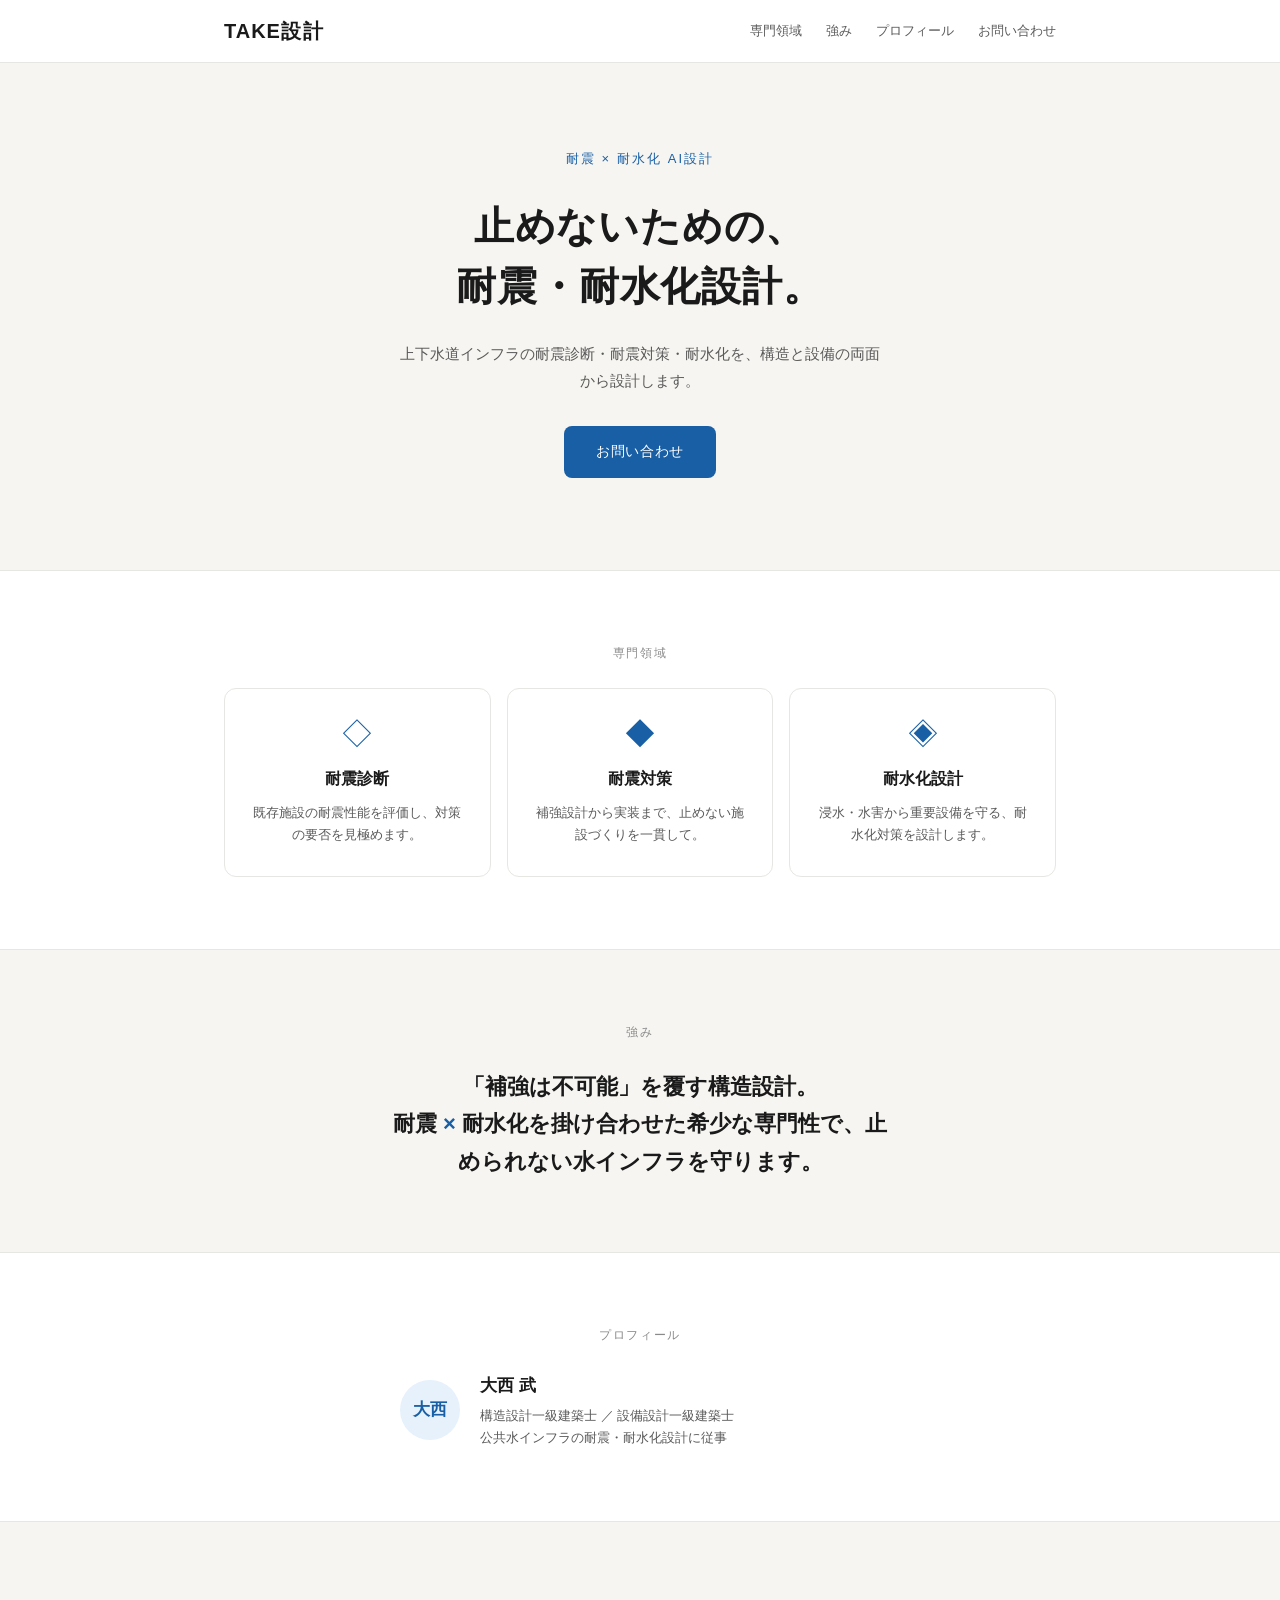
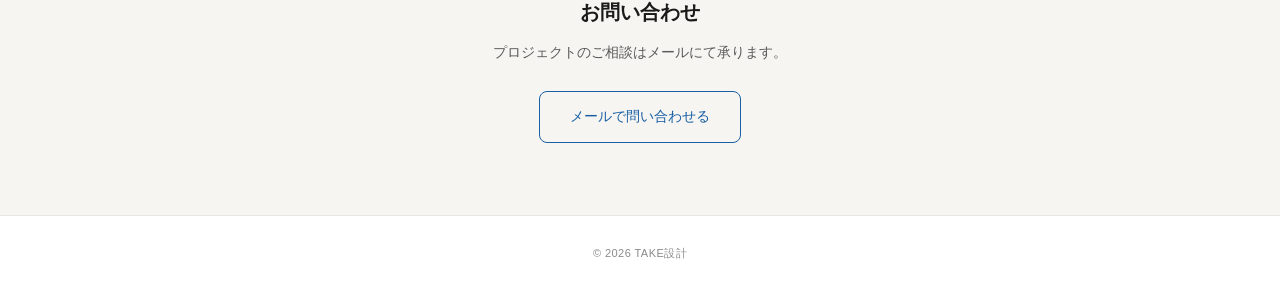
==== index.html @ 3f1fd177 "TAKE設計 紹介サイト 初版" ====
<!DOCTYPE html>
<html lang="ja">
<head>
<meta charset="UTF-8">
<meta name="viewport" content="width=device-width, initial-scale=1.0">
<title>TAKE設計｜耐震 × 耐水化 AI設計</title>
<meta name="description" content="上下水道インフラの耐震診断・耐震対策・耐水化を、構造と設備の両面から設計します。構造設計一級建築士・設備設計一級建築士。">
<meta property="og:title" content="TAKE設計｜耐震 × 耐水化 AI設計">
<meta property="og:description" content="止めないための、耐震・耐水化設計。上下水道インフラの耐震診断・耐震対策・耐水化を構造と設備の両面から設計します。">
<meta property="og:type" content="website">
<style>
  :root{
    --ink:#1a1a1a; --sub:#5a5a5a; --hint:#8a8a8a;
    --line:#e6e6e2; --bg:#ffffff; --surface:#f6f5f1;
    --accent:#185fa5; --accent-soft:#e6f1fb;
    --max:880px;
  }
  *{box-sizing:border-box;margin:0;padding:0;}
  html{scroll-behavior:smooth;}
  body{
    font-family:-apple-system,BlinkMacSystemFont,"Hiragino Sans","Hiragino Kaku Gothic ProN","Noto Sans JP","Yu Gothic",sans-serif;
    color:var(--ink);background:var(--bg);line-height:1.8;
    -webkit-font-smoothing:antialiased;
  }
  a{color:inherit;text-decoration:none;}
  .wrap{max-width:var(--max);margin:0 auto;padding:0 24px;}
  .label{font-size:12px;letter-spacing:.14em;color:var(--hint);text-align:center;margin-bottom:24px;}

  /* header */
  header{
    position:sticky;top:0;z-index:10;background:rgba(255,255,255,.9);
    backdrop-filter:saturate(180%) blur(8px);border-bottom:.5px solid var(--line);
  }
  .nav{display:flex;align-items:center;justify-content:space-between;height:62px;}
  .logo{font-size:20px;font-weight:600;letter-spacing:.05em;}
  .logo .jp{letter-spacing:.12em;}
  .menu{display:flex;gap:24px;font-size:13px;color:var(--sub);}
  .menu a:hover{color:var(--accent);}
  @media(max-width:680px){.menu{display:none;}}

  /* hero */
  .hero{background:var(--surface);text-align:center;padding:84px 24px 92px;}
  .hero .eyebrow{font-size:13px;letter-spacing:.16em;color:var(--accent);margin-bottom:26px;}
  .hero h1{font-size:clamp(26px,5vw,40px);font-weight:600;line-height:1.5;letter-spacing:.02em;}
  .hero p{font-size:15px;color:var(--sub);max-width:480px;margin:24px auto 32px;}
  .btn{
    display:inline-block;background:var(--accent);color:#fff;font-size:14px;
    padding:13px 32px;border-radius:8px;transition:opacity .2s;letter-spacing:.04em;
  }
  .btn:hover{opacity:.88;}

  /* sections */
  section{padding:72px 0;border-top:.5px solid var(--line);}
  section.alt{background:var(--surface);}
  .grid3{display:grid;grid-template-columns:repeat(auto-fit,minmax(200px,1fr));gap:16px;}
  .card{
    background:var(--bg);border:.5px solid var(--line);border-radius:12px;
    padding:30px 24px;text-align:center;
  }
  section.alt .card{background:#fff;}
  .card .ic{font-size:30px;color:var(--accent);line-height:1;}
  .card h3{font-size:16px;font-weight:600;margin:16px 0 8px;}
  .card p{font-size:13px;color:var(--sub);line-height:1.7;}

  .strength{text-align:center;max-width:560px;margin:0 auto;}
  .strength h2{font-size:clamp(18px,3.5vw,22px);font-weight:600;line-height:1.7;}
  .strength .x{color:var(--accent);}

  .profile{display:flex;align-items:center;gap:20px;max-width:480px;margin:0 auto;}
  .avatar{
    width:60px;height:60px;border-radius:50%;background:var(--accent-soft);
    color:var(--accent);display:flex;align-items:center;justify-content:center;
    font-size:17px;font-weight:600;flex-shrink:0;
  }
  .profile .name{font-size:17px;font-weight:600;margin-bottom:4px;}
  .profile .role{font-size:13px;color:var(--sub);line-height:1.7;}

  .contact{text-align:center;}
  .contact h2{font-size:20px;font-weight:600;margin-bottom:10px;}
  .contact p{font-size:14px;color:var(--sub);margin-bottom:26px;}
  .mail{
    display:inline-block;border:.5px solid var(--accent);color:var(--accent);
    font-size:14px;padding:12px 30px;border-radius:8px;transition:all .2s;
  }
  .mail:hover{background:var(--accent);color:#fff;}

  footer{padding:28px 24px;text-align:center;border-top:.5px solid var(--line);}
  footer p{font-size:11px;color:var(--hint);letter-spacing:.04em;}

  @media(prefers-color-scheme:dark){
    :root{
      --ink:#ededed;--sub:#a8a8a8;--hint:#7a7a7a;
      --line:#2c2c2c;--bg:#161616;--surface:#1d1d1d;
      --accent:#5ba3e8;--accent-soft:#1a2c3d;
    }
    header{background:rgba(22,22,22,.9);}
    .btn{color:#0d1117;}
    section.alt .card,.card{background:#1f1f1f;}
  }
</style>
</head>
<body>

<header>
  <div class="wrap nav">
    <div class="logo">TAKE<span class="jp">設計</span></div>
    <nav class="menu">
      <a href="#field">専門領域</a>
      <a href="#strength">強み</a>
      <a href="#profile">プロフィール</a>
      <a href="#contact">お問い合わせ</a>
    </nav>
  </div>
</header>

<div class="hero">
  <div class="eyebrow">耐震 × 耐水化 AI設計</div>
  <h1>止めないための、<br>耐震・耐水化設計。</h1>
  <p>上下水道インフラの耐震診断・耐震対策・耐水化を、構造と設備の両面から設計します。</p>
  <a class="btn" href="#contact">お問い合わせ</a>
</div>

<section id="field">
  <div class="wrap">
    <p class="label">専門領域</p>
    <div class="grid3">
      <div class="card">
        <div class="ic">◇</div>
        <h3>耐震診断</h3>
        <p>既存施設の耐震性能を評価し、対策の要否を見極めます。</p>
      </div>
      <div class="card">
        <div class="ic">◆</div>
        <h3>耐震対策</h3>
        <p>補強設計から実装まで、止めない施設づくりを一貫して。</p>
      </div>
      <div class="card">
        <div class="ic">◈</div>
        <h3>耐水化設計</h3>
        <p>浸水・水害から重要設備を守る、耐水化対策を設計します。</p>
      </div>
    </div>
  </div>
</section>

<section id="strength" class="alt">
  <div class="wrap strength">
    <p class="label">強み</p>
    <h2>「補強は不可能」を覆す構造設計。<br>耐震 <span class="x">×</span> 耐水化を掛け合わせた希少な専門性で、止められない水インフラを守ります。</h2>
  </div>
</section>

<section id="profile">
  <div class="wrap">
    <p class="label">プロフィール</p>
    <div class="profile">
      <div class="avatar">大西</div>
      <div>
        <div class="name">大西 武</div>
        <div class="role">構造設計一級建築士 ／ 設備設計一級建築士<br>公共水インフラの耐震・耐水化設計に従事</div>
      </div>
    </div>
  </div>
</section>

<section id="contact" class="alt">
  <div class="wrap contact">
    <h2>お問い合わせ</h2>
    <p>プロジェクトのご相談はメールにて承ります。</p>
    <a class="mail" href="mailto:your-address@example.com">メールで問い合わせる</a>
  </div>
</section>

<footer>
  <p>© 2026 TAKE設計</p>
</footer>

</body>
</html>
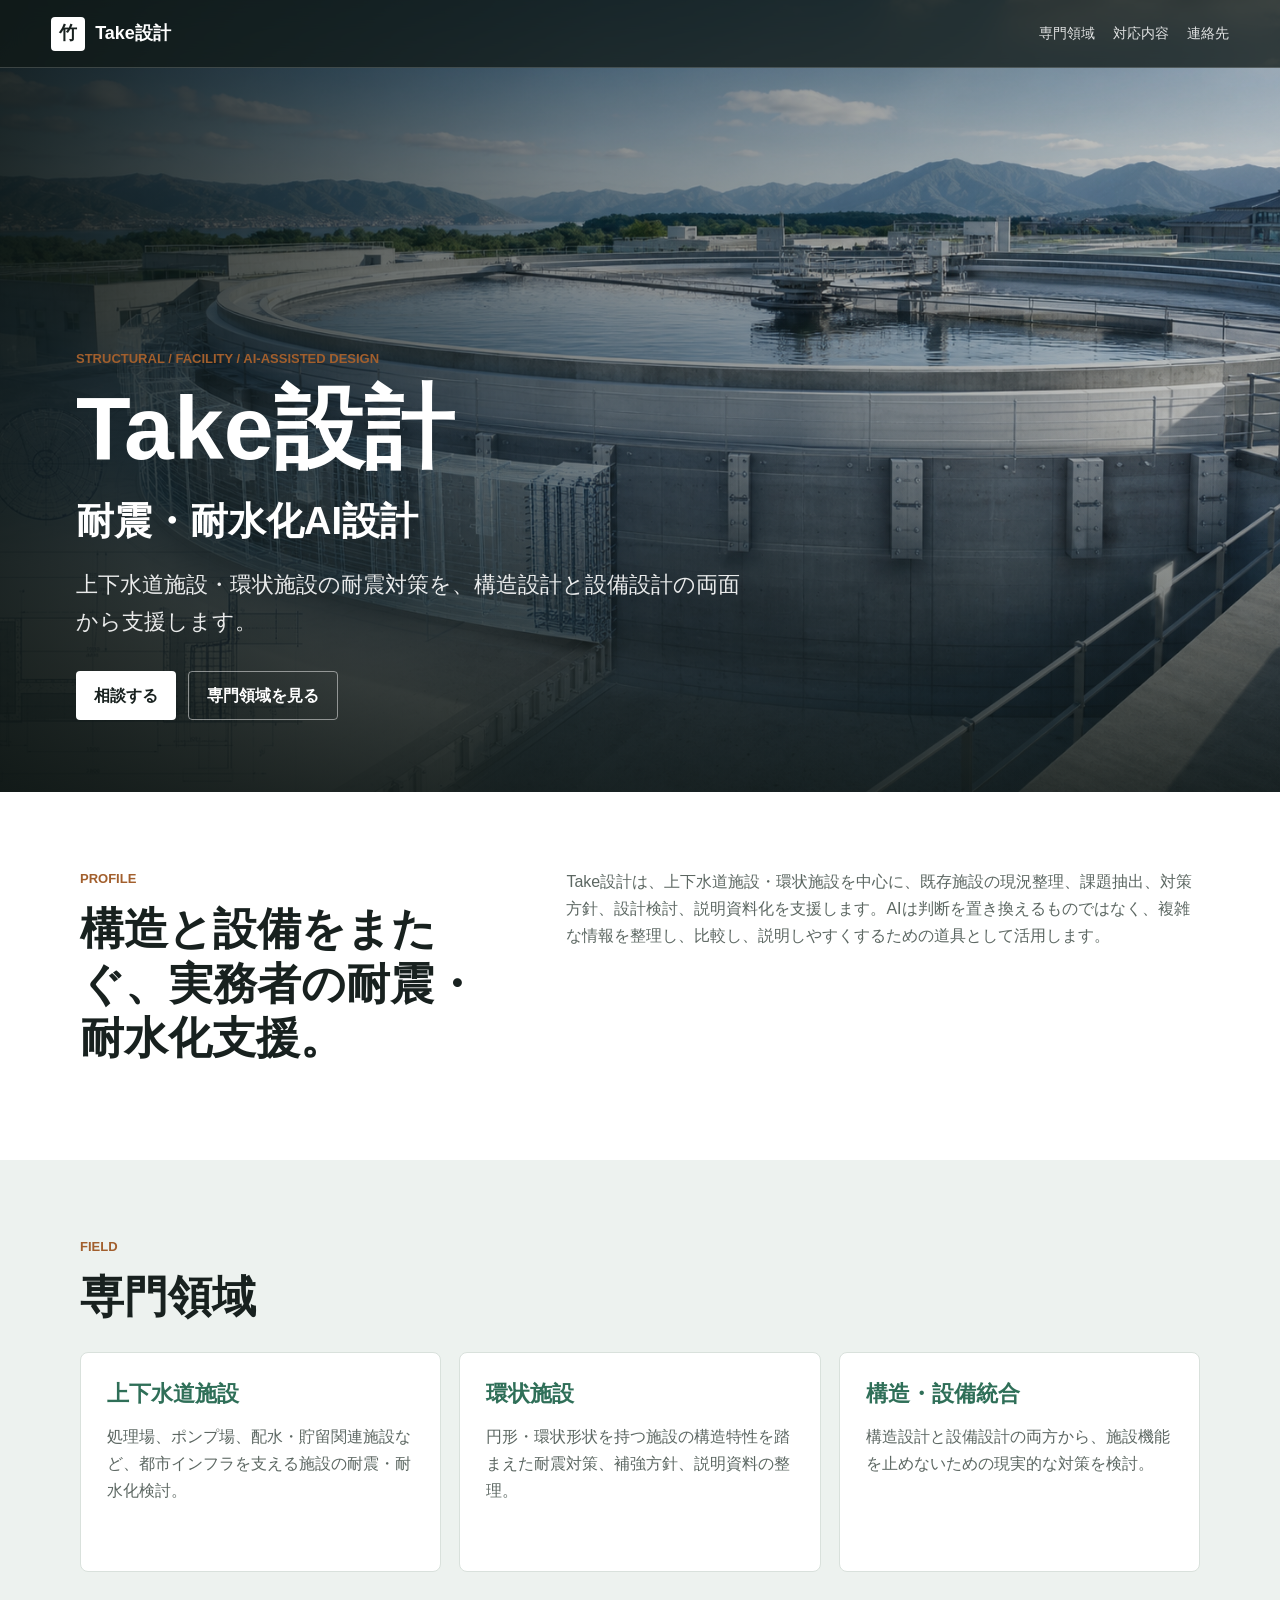
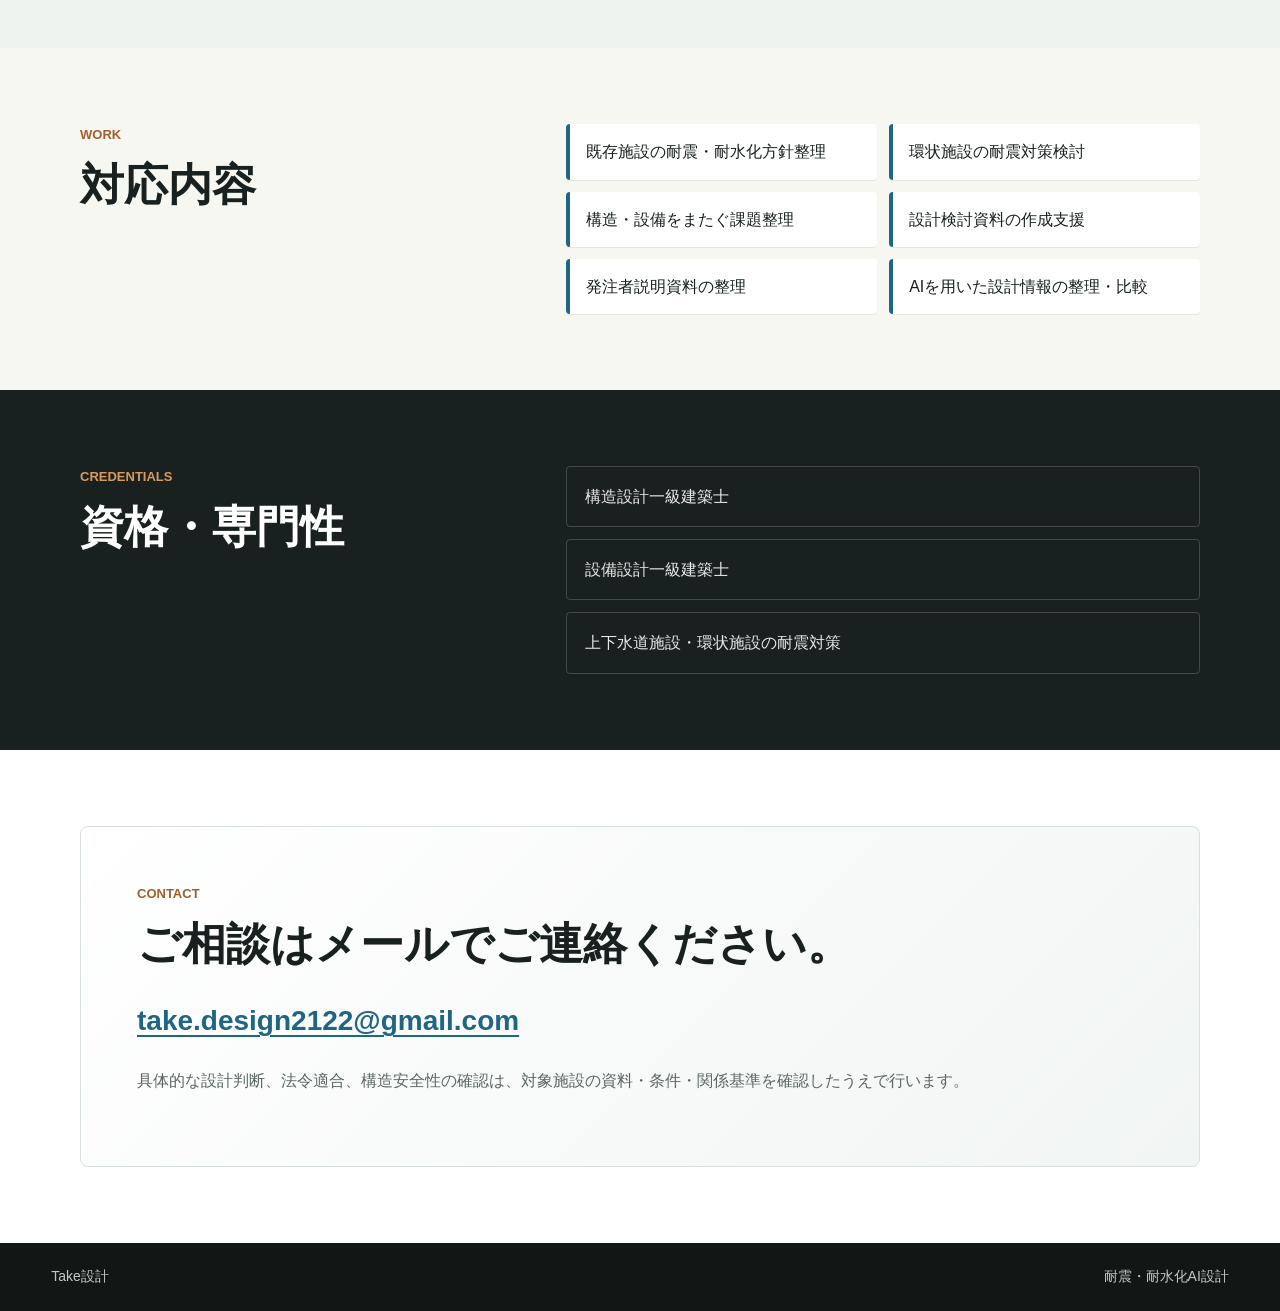
==== commit 8c695004: "Initial Take設計 website" ====
--- a/index.html
+++ b/index.html
@@ -1,179 +1,125 @@
-<!DOCTYPE html>
+<!doctype html>
 <html lang="ja">
-<head>
-<meta charset="UTF-8">
-<meta name="viewport" content="width=device-width, initial-scale=1.0">
-<title>TAKE設計｜耐震 × 耐水化 AI設計</title>
-<meta name="description" content="上下水道インフラの耐震診断・耐震対策・耐水化を、構造と設備の両面から設計します。構造設計一級建築士・設備設計一級建築士。">
-<meta property="og:title" content="TAKE設計｜耐震 × 耐水化 AI設計">
-<meta property="og:description" content="止めないための、耐震・耐水化設計。上下水道インフラの耐震診断・耐震対策・耐水化を構造と設備の両面から設計します。">
-<meta property="og:type" content="website">
-<style>
-  :root{
-    --ink:#1a1a1a; --sub:#5a5a5a; --hint:#8a8a8a;
-    --line:#e6e6e2; --bg:#ffffff; --surface:#f6f5f1;
-    --accent:#185fa5; --accent-soft:#e6f1fb;
-    --max:880px;
-  }
-  *{box-sizing:border-box;margin:0;padding:0;}
-  html{scroll-behavior:smooth;}
-  body{
-    font-family:-apple-system,BlinkMacSystemFont,"Hiragino Sans","Hiragino Kaku Gothic ProN","Noto Sans JP","Yu Gothic",sans-serif;
-    color:var(--ink);background:var(--bg);line-height:1.8;
-    -webkit-font-smoothing:antialiased;
-  }
-  a{color:inherit;text-decoration:none;}
-  .wrap{max-width:var(--max);margin:0 auto;padding:0 24px;}
-  .label{font-size:12px;letter-spacing:.14em;color:var(--hint);text-align:center;margin-bottom:24px;}
+  <head>
+    <meta charset="utf-8">
+    <meta name="viewport" content="width=device-width, initial-scale=1">
+    <title>Take設計 | 耐震・耐水化AI設計</title>
+    <meta
+      name="description"
+      content="Take設計は、上下水道施設・環状施設の耐震・耐水化対策を、構造設計と設備設計の両面から支援します。"
+    >
+    <link rel="stylesheet" href="styles.css">
+  </head>
+  <body>
+    <header class="site-header">
+      <a class="brand" href="index.html" aria-label="Take設計 トップ">
+        <span class="brand-mark">竹</span>
+        <span>Take設計</span>
+      </a>
+      <nav class="nav" aria-label="主要ナビゲーション">
+        <a href="#field">専門領域</a>
+        <a href="#work">対応内容</a>
+        <a href="#contact">連絡先</a>
+      </nav>
+    </header>
 
-  /* header */
-  header{
-    position:sticky;top:0;z-index:10;background:rgba(255,255,255,.9);
-    backdrop-filter:saturate(180%) blur(8px);border-bottom:.5px solid var(--line);
-  }
-  .nav{display:flex;align-items:center;justify-content:space-between;height:62px;}
-  .logo{font-size:20px;font-weight:600;letter-spacing:.05em;}
-  .logo .jp{letter-spacing:.12em;}
-  .menu{display:flex;gap:24px;font-size:13px;color:var(--sub);}
-  .menu a:hover{color:var(--accent);}
-  @media(max-width:680px){.menu{display:none;}}
+    <main>
+      <section class="hero" aria-labelledby="hero-title">
+        <img class="hero-image" src="assets/hero-water-infrastructure.png" alt="水インフラ施設と構造設計を表す技術ビジュアル">
+        <div class="hero-shade"></div>
+        <div class="hero-content">
+          <p class="eyebrow">Structural / Facility / AI-assisted Design</p>
+          <h1 id="hero-title">Take設計</h1>
+          <p class="hero-lead">耐震・耐水化AI設計</p>
+          <p class="hero-copy">
+            上下水道施設・環状施設の耐震対策を、構造設計と設備設計の両面から支援します。
+          </p>
+          <div class="hero-actions" aria-label="主要リンク">
+            <a class="primary-link" href="#contact">相談する</a>
+            <a class="secondary-link" href="#field">専門領域を見る</a>
+          </div>
+        </div>
+      </section>
 
-  /* hero */
-  .hero{background:var(--surface);text-align:center;padding:84px 24px 92px;}
-  .hero .eyebrow{font-size:13px;letter-spacing:.16em;color:var(--accent);margin-bottom:26px;}
-  .hero h1{font-size:clamp(26px,5vw,40px);font-weight:600;line-height:1.5;letter-spacing:.02em;}
-  .hero p{font-size:15px;color:var(--sub);max-width:480px;margin:24px auto 32px;}
-  .btn{
-    display:inline-block;background:var(--accent);color:#fff;font-size:14px;
-    padding:13px 32px;border-radius:8px;transition:opacity .2s;letter-spacing:.04em;
-  }
-  .btn:hover{opacity:.88;}
+      <section class="intro section" aria-labelledby="intro-title">
+        <div class="section-inner intro-grid">
+          <div>
+            <p class="section-kicker">Profile</p>
+            <h2 id="intro-title">構造と設備をまたぐ、実務者の耐震・耐水化支援。</h2>
+          </div>
+          <p>
+            Take設計は、上下水道施設・環状施設を中心に、既存施設の現況整理、課題抽出、対策方針、設計検討、説明資料化を支援します。AIは判断を置き換えるものではなく、複雑な情報を整理し、比較し、説明しやすくするための道具として活用します。
+          </p>
+        </div>
+      </section>
 
-  /* sections */
-  section{padding:72px 0;border-top:.5px solid var(--line);}
-  section.alt{background:var(--surface);}
-  .grid3{display:grid;grid-template-columns:repeat(auto-fit,minmax(200px,1fr));gap:16px;}
-  .card{
-    background:var(--bg);border:.5px solid var(--line);border-radius:12px;
-    padding:30px 24px;text-align:center;
-  }
-  section.alt .card{background:#fff;}
-  .card .ic{font-size:30px;color:var(--accent);line-height:1;}
-  .card h3{font-size:16px;font-weight:600;margin:16px 0 8px;}
-  .card p{font-size:13px;color:var(--sub);line-height:1.7;}
+      <section id="field" class="section field-section" aria-labelledby="field-title">
+        <div class="section-inner">
+          <p class="section-kicker">Field</p>
+          <h2 id="field-title">専門領域</h2>
+          <div class="field-grid">
+            <article class="field-item">
+              <h3>上下水道施設</h3>
+              <p>処理場、ポンプ場、配水・貯留関連施設など、都市インフラを支える施設の耐震・耐水化検討。</p>
+            </article>
+            <article class="field-item">
+              <h3>環状施設</h3>
+              <p>円形・環状形状を持つ施設の構造特性を踏まえた耐震対策、補強方針、説明資料の整理。</p>
+            </article>
+            <article class="field-item">
+              <h3>構造・設備統合</h3>
+              <p>構造設計と設備設計の両方から、施設機能を止めないための現実的な対策を検討。</p>
+            </article>
+          </div>
+        </div>
+      </section>
 
-  .strength{text-align:center;max-width:560px;margin:0 auto;}
-  .strength h2{font-size:clamp(18px,3.5vw,22px);font-weight:600;line-height:1.7;}
-  .strength .x{color:var(--accent);}
+      <section id="work" class="section work-section" aria-labelledby="work-title">
+        <div class="section-inner work-layout">
+          <div>
+            <p class="section-kicker">Work</p>
+            <h2 id="work-title">対応内容</h2>
+          </div>
+          <ul class="work-list">
+            <li>既存施設の耐震・耐水化方針整理</li>
+            <li>環状施設の耐震対策検討</li>
+            <li>構造・設備をまたぐ課題整理</li>
+            <li>設計検討資料の作成支援</li>
+            <li>発注者説明資料の整理</li>
+            <li>AIを用いた設計情報の整理・比較</li>
+          </ul>
+        </div>
+      </section>
 
-  .profile{display:flex;align-items:center;gap:20px;max-width:480px;margin:0 auto;}
-  .avatar{
-    width:60px;height:60px;border-radius:50%;background:var(--accent-soft);
-    color:var(--accent);display:flex;align-items:center;justify-content:center;
-    font-size:17px;font-weight:600;flex-shrink:0;
-  }
-  .profile .name{font-size:17px;font-weight:600;margin-bottom:4px;}
-  .profile .role{font-size:13px;color:var(--sub);line-height:1.7;}
+      <section class="section credentials" aria-labelledby="credentials-title">
+        <div class="section-inner credentials-grid">
+          <div>
+            <p class="section-kicker">Credentials</p>
+            <h2 id="credentials-title">資格・専門性</h2>
+          </div>
+          <div class="credential-list">
+            <p>構造設計一級建築士</p>
+            <p>設備設計一級建築士</p>
+            <p>上下水道施設・環状施設の耐震対策</p>
+          </div>
+        </div>
+      </section>
 
-  .contact{text-align:center;}
-  .contact h2{font-size:20px;font-weight:600;margin-bottom:10px;}
-  .contact p{font-size:14px;color:var(--sub);margin-bottom:26px;}
-  .mail{
-    display:inline-block;border:.5px solid var(--accent);color:var(--accent);
-    font-size:14px;padding:12px 30px;border-radius:8px;transition:all .2s;
-  }
-  .mail:hover{background:var(--accent);color:#fff;}
+      <section id="contact" class="section contact-section" aria-labelledby="contact-title">
+        <div class="section-inner contact-box">
+          <p class="section-kicker">Contact</p>
+          <h2 id="contact-title">ご相談はメールでご連絡ください。</h2>
+          <a class="mail-link" href="mailto:take.design2122@gmail.com">take.design2122@gmail.com</a>
+          <p class="note">
+            具体的な設計判断、法令適合、構造安全性の確認は、対象施設の資料・条件・関係基準を確認したうえで行います。
+          </p>
+        </div>
+      </section>
+    </main>
 
-  footer{padding:28px 24px;text-align:center;border-top:.5px solid var(--line);}
-  footer p{font-size:11px;color:var(--hint);letter-spacing:.04em;}
-
-  @media(prefers-color-scheme:dark){
-    :root{
-      --ink:#ededed;--sub:#a8a8a8;--hint:#7a7a7a;
-      --line:#2c2c2c;--bg:#161616;--surface:#1d1d1d;
-      --accent:#5ba3e8;--accent-soft:#1a2c3d;
-    }
-    header{background:rgba(22,22,22,.9);}
-    .btn{color:#0d1117;}
-    section.alt .card,.card{background:#1f1f1f;}
-  }
-</style>
-</head>
-<body>
-
-<header>
-  <div class="wrap nav">
-    <div class="logo">TAKE<span class="jp">設計</span></div>
-    <nav class="menu">
-      <a href="#field">専門領域</a>
-      <a href="#strength">強み</a>
-      <a href="#profile">プロフィール</a>
-      <a href="#contact">お問い合わせ</a>
-    </nav>
-  </div>
-</header>
-
-<div class="hero">
-  <div class="eyebrow">耐震 × 耐水化 AI設計</div>
-  <h1>止めないための、<br>耐震・耐水化設計。</h1>
-  <p>上下水道インフラの耐震診断・耐震対策・耐水化を、構造と設備の両面から設計します。</p>
-  <a class="btn" href="#contact">お問い合わせ</a>
-</div>
-
-<section id="field">
-  <div class="wrap">
-    <p class="label">専門領域</p>
-    <div class="grid3">
-      <div class="card">
-        <div class="ic">◇</div>
-        <h3>耐震診断</h3>
-        <p>既存施設の耐震性能を評価し、対策の要否を見極めます。</p>
-      </div>
-      <div class="card">
-        <div class="ic">◆</div>
-        <h3>耐震対策</h3>
-        <p>補強設計から実装まで、止めない施設づくりを一貫して。</p>
-      </div>
-      <div class="card">
-        <div class="ic">◈</div>
-        <h3>耐水化設計</h3>
-        <p>浸水・水害から重要設備を守る、耐水化対策を設計します。</p>
-      </div>
-    </div>
-  </div>
-</section>
-
-<section id="strength" class="alt">
-  <div class="wrap strength">
-    <p class="label">強み</p>
-    <h2>「補強は不可能」を覆す構造設計。<br>耐震 <span class="x">×</span> 耐水化を掛け合わせた希少な専門性で、止められない水インフラを守ります。</h2>
-  </div>
-</section>
-
-<section id="profile">
-  <div class="wrap">
-    <p class="label">プロフィール</p>
-    <div class="profile">
-      <div class="avatar">大西</div>
-      <div>
-        <div class="name">大西 武</div>
-        <div class="role">構造設計一級建築士 ／ 設備設計一級建築士<br>公共水インフラの耐震・耐水化設計に従事</div>
-      </div>
-    </div>
-  </div>
-</section>
-
-<section id="contact" class="alt">
-  <div class="wrap contact">
-    <h2>お問い合わせ</h2>
-    <p>プロジェクトのご相談はメールにて承ります。</p>
-    <a class="mail" href="mailto:your-address@example.com">メールで問い合わせる</a>
-  </div>
-</section>
-
-<footer>
-  <p>© 2026 TAKE設計</p>
-</footer>
-
-</body>
+    <footer class="site-footer">
+      <span>Take設計</span>
+      <span>耐震・耐水化AI設計</span>
+    </footer>
+  </body>
 </html>
--- a/styles.css
+++ b/styles.css
@@ -0,0 +1,521 @@
+:root {
+  --ink: #18211f;
+  --muted: #5c6762;
+  --line: #d9e1dc;
+  --paper: #f7f7f2;
+  --white: #ffffff;
+  --green: #2f6f58;
+  --blue: #1f6684;
+  --copper: #a25f2d;
+  --charcoal: #18211f;
+}
+
+* {
+  box-sizing: border-box;
+}
+
+html {
+  scroll-behavior: smooth;
+}
+
+body {
+  margin: 0;
+  color: var(--ink);
+  background: var(--paper);
+  font-family: -apple-system, BlinkMacSystemFont, "Hiragino Sans", "Yu Gothic", "YuGothic", "Noto Sans JP", sans-serif;
+  line-height: 1.7;
+}
+
+a {
+  color: inherit;
+}
+
+.site-header {
+  position: fixed;
+  z-index: 10;
+  top: 0;
+  left: 0;
+  right: 0;
+  display: flex;
+  align-items: center;
+  justify-content: space-between;
+  gap: 24px;
+  min-height: 68px;
+  padding: 14px clamp(20px, 4vw, 56px);
+  color: var(--white);
+  background: rgba(16, 25, 23, 0.76);
+  backdrop-filter: blur(14px);
+  border-bottom: 1px solid rgba(255, 255, 255, 0.18);
+}
+
+.brand,
+.nav {
+  display: flex;
+  align-items: center;
+}
+
+.brand {
+  gap: 10px;
+  text-decoration: none;
+  font-weight: 700;
+  font-size: 18px;
+}
+
+.brand-mark {
+  display: grid;
+  place-items: center;
+  width: 34px;
+  height: 34px;
+  color: var(--charcoal);
+  background: var(--white);
+  border-radius: 4px;
+  font-weight: 800;
+}
+
+.nav {
+  gap: 18px;
+  font-size: 14px;
+}
+
+.nav a {
+  text-decoration: none;
+  color: rgba(255, 255, 255, 0.86);
+}
+
+.hero {
+  position: relative;
+  min-height: 88vh;
+  display: grid;
+  align-items: end;
+  overflow: hidden;
+  background: var(--charcoal);
+}
+
+.hero-image,
+.hero-shade {
+  position: absolute;
+  inset: 0;
+}
+
+.hero-image {
+  width: 100%;
+  height: 100%;
+  object-fit: cover;
+}
+
+.hero-shade {
+  background:
+    linear-gradient(90deg, rgba(11, 19, 17, 0.86), rgba(11, 19, 17, 0.44) 46%, rgba(11, 19, 17, 0.18)),
+    linear-gradient(0deg, rgba(11, 19, 17, 0.78), rgba(11, 19, 17, 0) 48%);
+}
+
+.hero-content {
+  position: relative;
+  z-index: 1;
+  width: min(920px, 100%);
+  padding: 150px clamp(20px, 6vw, 76px) 72px;
+  color: var(--white);
+}
+
+.eyebrow,
+.section-kicker {
+  margin: 0 0 12px;
+  color: var(--copper);
+  font-size: 13px;
+  font-weight: 800;
+  letter-spacing: 0;
+  text-transform: uppercase;
+}
+
+h1,
+h2,
+h3,
+p {
+  margin-top: 0;
+}
+
+h1 {
+  margin-bottom: 14px;
+  font-size: clamp(52px, 7vw, 92px);
+  line-height: 1.04;
+  font-weight: 800;
+  letter-spacing: 0;
+}
+
+.hero-lead {
+  margin-bottom: 12px;
+  font-size: clamp(24px, 3vw, 38px);
+  font-weight: 700;
+}
+
+.hero-copy {
+  max-width: 680px;
+  margin-bottom: 30px;
+  color: rgba(255, 255, 255, 0.9);
+  font-size: clamp(17px, 2vw, 22px);
+}
+
+.hero-actions {
+  display: flex;
+  flex-wrap: wrap;
+  gap: 12px;
+}
+
+.primary-link,
+.secondary-link {
+  display: inline-flex;
+  align-items: center;
+  justify-content: center;
+  min-height: 46px;
+  padding: 10px 18px;
+  border-radius: 4px;
+  text-decoration: none;
+  font-weight: 700;
+}
+
+.primary-link {
+  background: var(--white);
+  color: var(--charcoal);
+}
+
+.secondary-link {
+  color: var(--white);
+  border: 1px solid rgba(255, 255, 255, 0.48);
+}
+
+.section {
+  padding: 76px clamp(20px, 5vw, 72px);
+}
+
+.section-inner {
+  width: min(1120px, 100%);
+  margin: 0 auto;
+}
+
+.intro {
+  background: var(--white);
+}
+
+.intro-grid,
+.work-layout,
+.credentials-grid {
+  display: grid;
+  grid-template-columns: minmax(220px, 0.8fr) minmax(280px, 1.2fr);
+  gap: clamp(28px, 5vw, 72px);
+  align-items: start;
+}
+
+h2 {
+  margin-bottom: 18px;
+  font-size: clamp(28px, 4vw, 44px);
+  line-height: 1.24;
+  letter-spacing: 0;
+}
+
+.intro-grid p:last-child,
+.note {
+  color: var(--muted);
+}
+
+.field-section {
+  background: #edf2ef;
+}
+
+.field-grid {
+  display: grid;
+  grid-template-columns: repeat(3, minmax(0, 1fr));
+  gap: 18px;
+  margin-top: 28px;
+}
+
+.field-item {
+  min-height: 220px;
+  padding: 26px;
+  background: var(--white);
+  border: 1px solid var(--line);
+  border-radius: 8px;
+}
+
+.field-item h3 {
+  margin-bottom: 14px;
+  color: var(--green);
+  font-size: 22px;
+  line-height: 1.35;
+}
+
+.field-item p {
+  margin-bottom: 0;
+  color: var(--muted);
+}
+
+.work-section {
+  background: var(--paper);
+}
+
+.work-list {
+  display: grid;
+  grid-template-columns: repeat(2, minmax(0, 1fr));
+  gap: 12px;
+  margin: 0;
+  padding: 0;
+  list-style: none;
+}
+
+.work-list li {
+  padding: 14px 16px;
+  background: var(--white);
+  border-left: 4px solid var(--blue);
+  border-radius: 4px;
+  box-shadow: 0 1px 0 rgba(24, 33, 31, 0.08);
+}
+
+.credentials {
+  color: var(--white);
+  background: var(--charcoal);
+}
+
+.credentials .section-kicker {
+  color: #d99a5f;
+}
+
+.credential-list {
+  display: grid;
+  gap: 12px;
+}
+
+.credential-list p {
+  margin: 0;
+  padding: 16px 18px;
+  border: 1px solid rgba(255, 255, 255, 0.18);
+  border-radius: 4px;
+  color: rgba(255, 255, 255, 0.9);
+}
+
+.contact-section {
+  background: var(--white);
+}
+
+.contact-box {
+  padding: clamp(28px, 5vw, 56px);
+  border: 1px solid var(--line);
+  border-radius: 8px;
+  background: linear-gradient(135deg, #ffffff, #f1f5f3);
+}
+
+.mail-link {
+  display: inline-flex;
+  overflow-wrap: anywhere;
+  margin: 8px 0 22px;
+  color: var(--blue);
+  font-size: clamp(20px, 3vw, 28px);
+  font-weight: 800;
+  text-decoration-thickness: 2px;
+  text-underline-offset: 5px;
+}
+
+.site-footer {
+  display: flex;
+  justify-content: space-between;
+  gap: 16px;
+  padding: 22px clamp(20px, 4vw, 56px);
+  color: rgba(255, 255, 255, 0.76);
+  background: #101715;
+  font-size: 14px;
+}
+
+.card-page {
+  min-height: 100vh;
+  display: grid;
+  place-items: center;
+  padding: 28px;
+  background: #dfe6e2;
+}
+
+.card-stage {
+  display: grid;
+  grid-template-columns: repeat(2, minmax(280px, 1fr));
+  gap: 24px;
+  width: min(980px, 100%);
+}
+
+.business-card {
+  aspect-ratio: 91 / 55;
+  min-height: 302px;
+  display: flex;
+  flex-direction: column;
+  justify-content: space-between;
+  padding: 28px;
+  border-radius: 8px;
+  box-shadow: 0 18px 50px rgba(24, 33, 31, 0.2);
+}
+
+.business-card.front {
+  background: var(--white);
+}
+
+.business-card.back {
+  color: var(--white);
+  background:
+    linear-gradient(135deg, rgba(24, 33, 31, 0.96), rgba(31, 102, 132, 0.78)),
+    url("assets/hero-water-infrastructure.png") center / cover;
+}
+
+.card-brand {
+  display: flex;
+  align-items: center;
+  gap: 12px;
+  font-size: 28px;
+  font-weight: 800;
+}
+
+.card-mark {
+  display: grid;
+  place-items: center;
+  width: 42px;
+  height: 42px;
+  color: var(--white);
+  background: var(--green);
+  border-radius: 4px;
+  font-size: 22px;
+}
+
+.card-main {
+  margin-top: 28px;
+}
+
+.card-title {
+  margin-bottom: 4px;
+  color: var(--blue);
+  font-size: 24px;
+  font-weight: 800;
+  line-height: 1.35;
+}
+
+.card-subtitle {
+  color: var(--muted);
+  font-weight: 700;
+}
+
+.card-footer {
+  display: flex;
+  justify-content: space-between;
+  gap: 18px;
+  color: var(--muted);
+  font-size: 13px;
+}
+
+.card-footer p,
+.card-person p,
+.back-bottom p {
+  margin: 0;
+}
+
+.card-person {
+  text-align: right;
+}
+
+.back-copy {
+  width: min(360px, 100%);
+  margin: 0;
+  font-size: 20px;
+  font-weight: 700;
+  line-height: 1.55;
+}
+
+.back-bottom {
+  display: flex;
+  align-items: end;
+  gap: 16px;
+}
+
+.qr-placeholder {
+  display: grid;
+  place-items: center;
+  width: 82px;
+  height: 82px;
+  color: var(--charcoal);
+  background: var(--white);
+  border-radius: 4px;
+  font-weight: 800;
+}
+
+.web-label {
+  color: rgba(255, 255, 255, 0.72);
+  font-size: 12px;
+  font-weight: 700;
+}
+
+.web-url {
+  overflow-wrap: anywhere;
+  font-size: 18px;
+  font-weight: 800;
+}
+
+@media (max-width: 820px) {
+  .site-header {
+    position: absolute;
+    align-items: flex-start;
+    flex-direction: column;
+    gap: 10px;
+  }
+
+  .nav {
+    width: 100%;
+    justify-content: space-between;
+    gap: 8px;
+    font-size: 13px;
+  }
+
+  .hero {
+    min-height: 86vh;
+  }
+
+  .hero-content {
+    padding-top: 168px;
+    padding-bottom: 44px;
+  }
+
+  .intro-grid,
+  .work-layout,
+  .credentials-grid,
+  .field-grid,
+  .work-list,
+  .card-stage {
+    grid-template-columns: 1fr;
+  }
+
+  .field-item {
+    min-height: auto;
+  }
+
+  .site-footer {
+    flex-direction: column;
+  }
+
+  .business-card {
+    min-height: 0;
+  }
+}
+
+@media print {
+  body.card-page {
+    display: block;
+    padding: 0;
+    background: white;
+  }
+
+  .card-stage {
+    display: block;
+    width: auto;
+  }
+
+  .business-card {
+    width: 91mm;
+    height: 55mm;
+    min-height: 0;
+    margin: 0 0 8mm;
+    box-shadow: none;
+    border: 0.2mm solid #ccd5d0;
+    break-inside: avoid;
+  }
+}
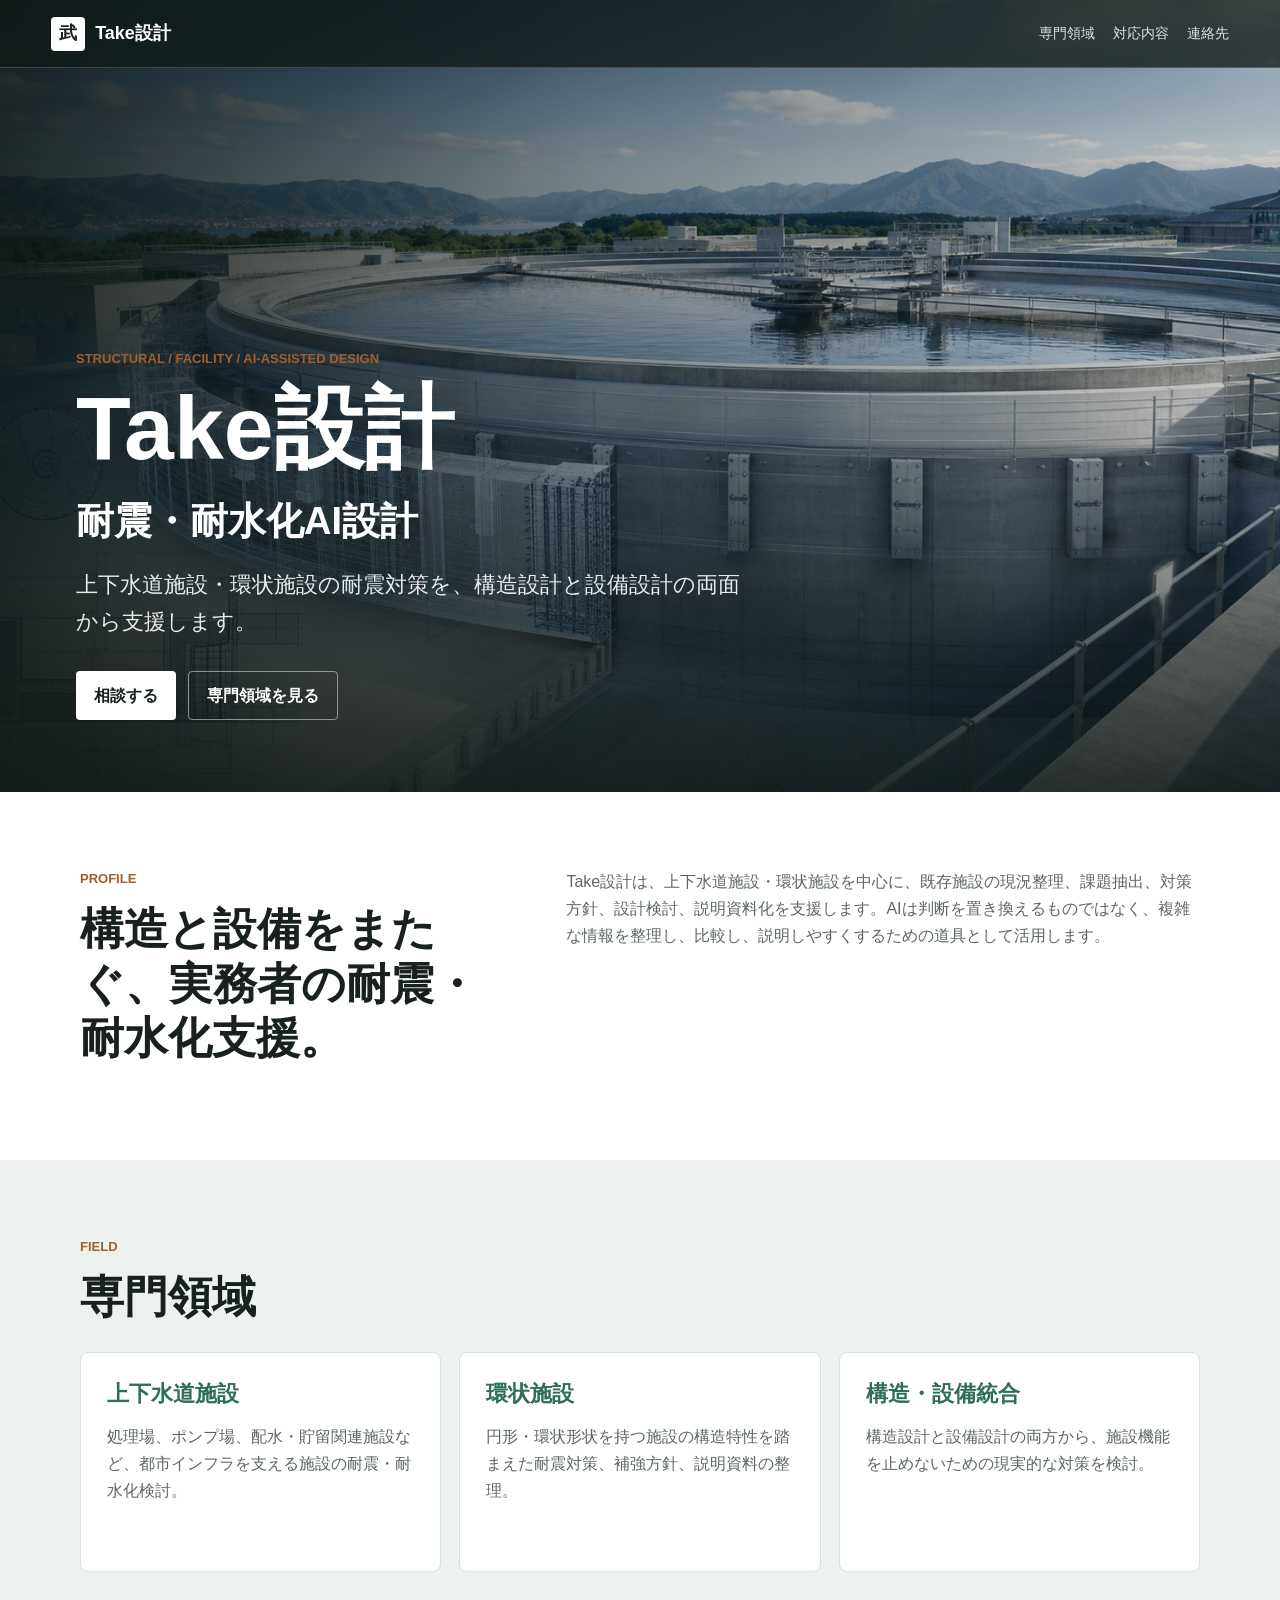
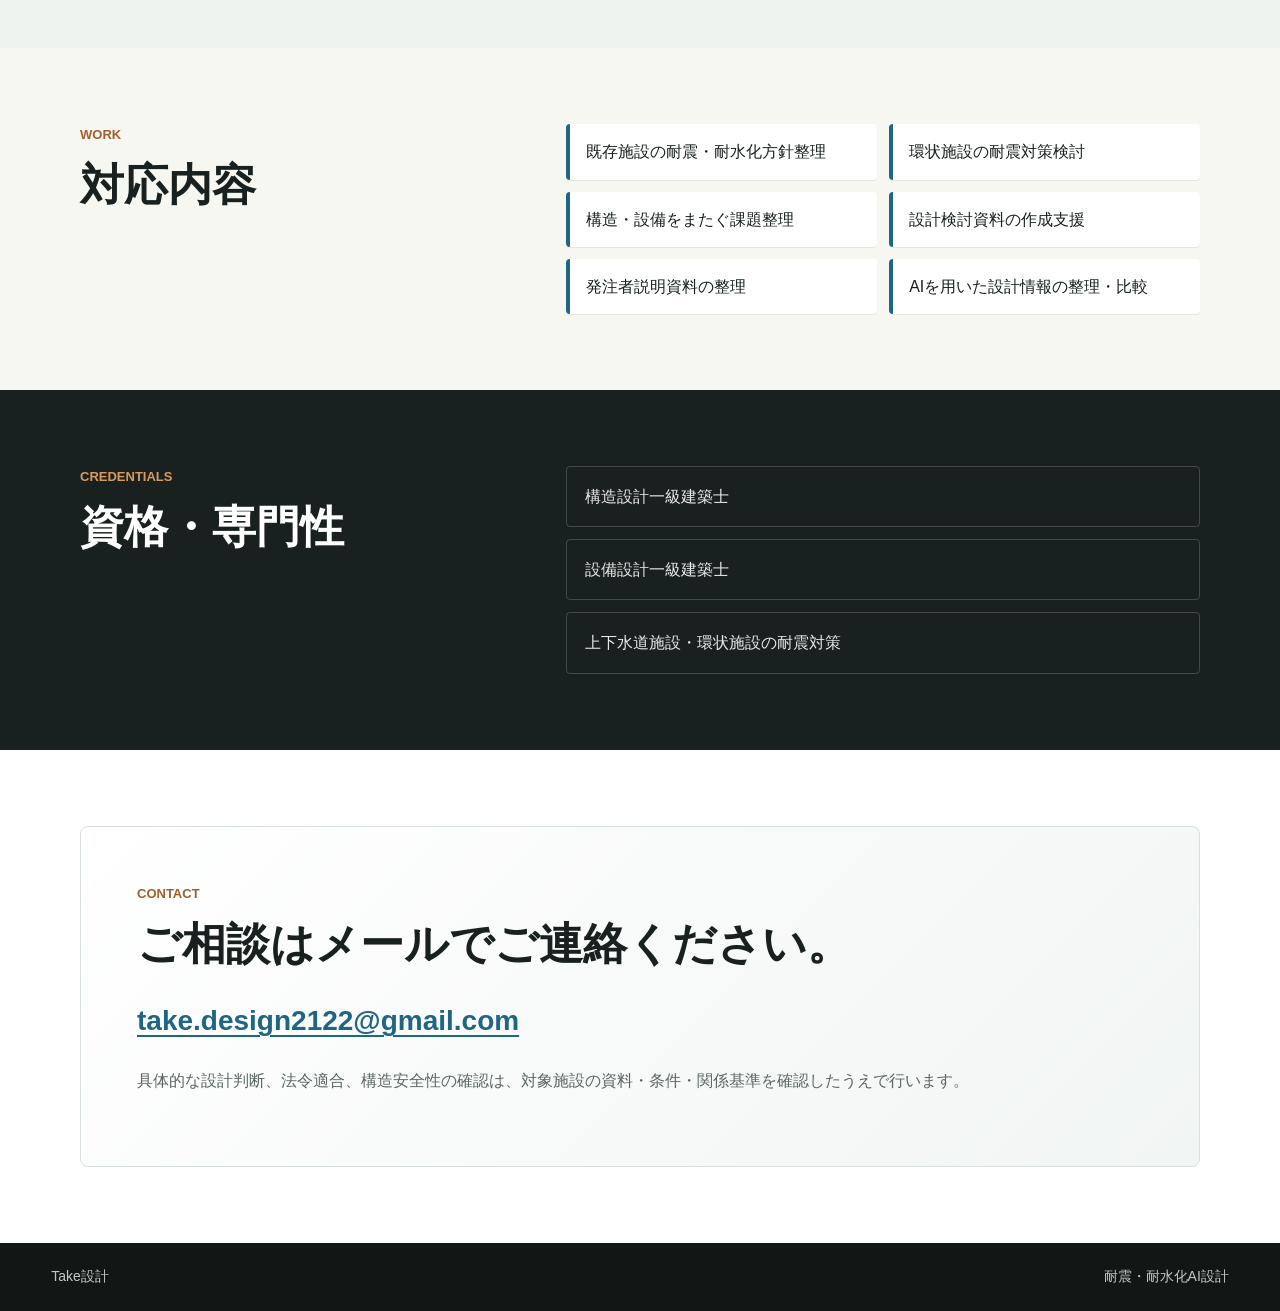
==== commit 6e09a1a4: "Fix Take設計 kanji mark" ====
--- a/index.html
+++ b/index.html
@@ -13,7 +13,7 @@
   <body>
     <header class="site-header">
       <a class="brand" href="index.html" aria-label="Take設計 トップ">
-        <span class="brand-mark">竹</span>
+        <span class="brand-mark">武</span>
         <span>Take設計</span>
       </a>
       <nav class="nav" aria-label="主要ナビゲーション">
